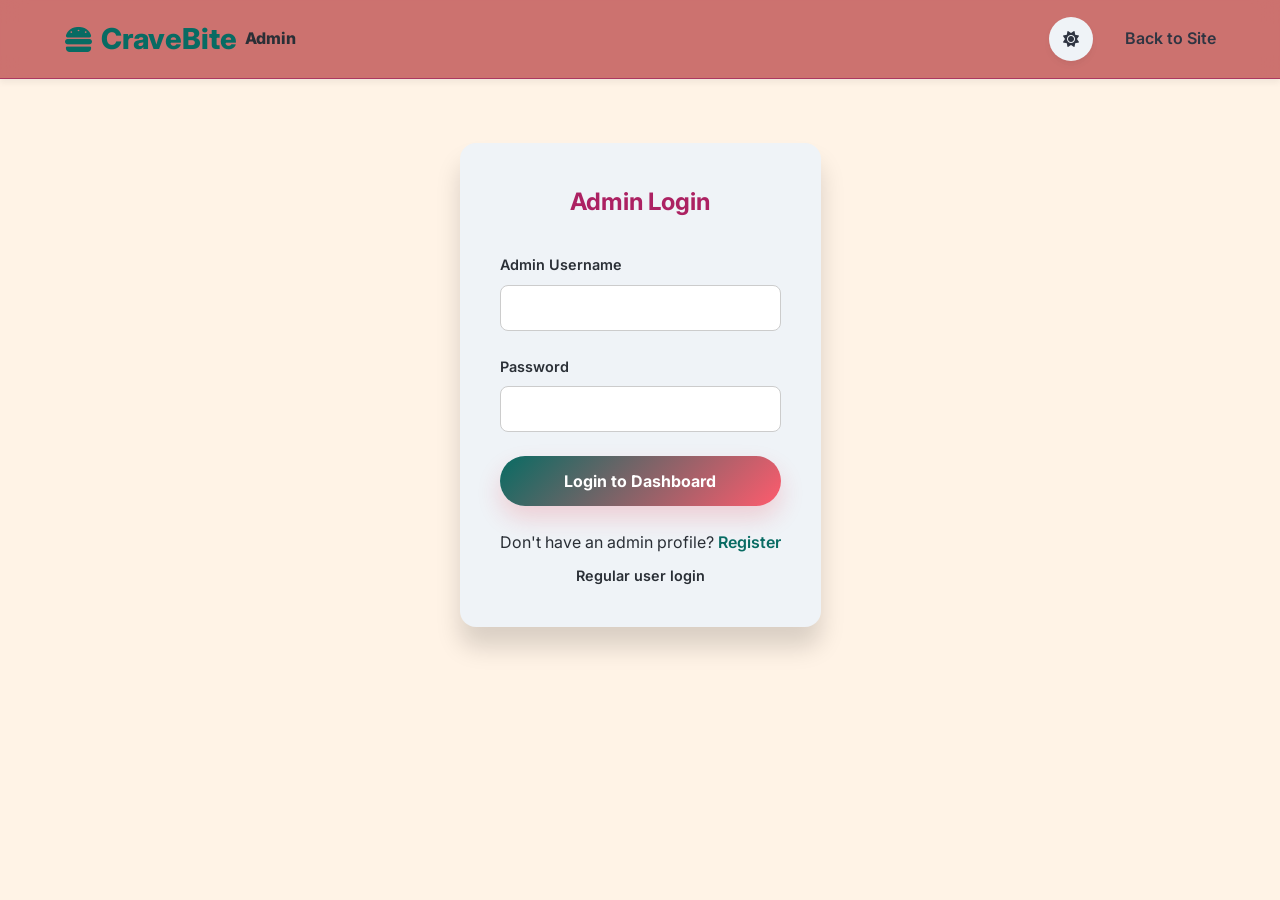
==== frontend/admin-login.html @ a2117556 "first commit" ====
<!DOCTYPE html>
<html lang="en">

<head>
    <meta charset="UTF-8">
    <meta name="viewport" content="width=device-width, initial-scale=1.0">
    <link rel="manifest" href="manifest.webmanifest">
    <meta name="theme-color" content="#ff6b35">
    <meta name="mobile-web-app-capable" content="yes">
    <meta name="apple-mobile-web-app-capable" content="yes">
    <meta name="apple-mobile-web-app-title" content="CraveBite">
    <link rel="apple-touch-icon" href="img/icon-192.png">
    <title>Admin Login - CraveBite</title>
    <link rel="preconnect" href="https://fonts.googleapis.com">
    <link rel="shortcut icon" type="jpg" href="img/Cravebite logo(new1) (2).png">
    <link rel="preconnect" href="https://fonts.gstatic.com" crossorigin>
    <link href="https://fonts.googleapis.com/css2?family=Inter:wght@400;600;700;800&display=swap" rel="stylesheet">
    <link rel="stylesheet" href="https://cdnjs.cloudflare.com/ajax/libs/font-awesome/6.4.0/css/all.min.css">
    <link rel="stylesheet" href="css/style.css">
    <style>
        .auth-container {
            max-width: 400px;
            margin: 4rem auto;
            background: var(--surface-color);
            padding: 2.5rem;
            border-radius: var(--border-radius);
            box-shadow: var(--shadow-lg);
            text-align: center;
        }

        .auth-container h2 {
            margin-bottom: 2rem;
            color: var(--secondary-color);
        }

        .form-group {
            margin-bottom: 1.5rem;
            text-align: left;
        }

        .form-group label {
            display: block;
            margin-bottom: 0.5rem;
            font-weight: 600;
        }

        .form-group input {
            width: 100%;
            padding: 0.75rem;
            border: 1px solid #ccc;
            border-radius: 8px;
            font-size: 1rem;
            transition: border-color 0.3s ease;
        }

        .form-group input:focus {
            outline: none;
            border-color: var(--primary-color);
        }

        .auth-link {
            margin-top: 1.5rem;
            display: block;
            color: var(--text-secondary);
        }

        .auth-link a {
            color: var(--primary-color);
            text-decoration: none;
            font-weight: 600;
        }
    </style>
</head>

<body>

    <header>
        <div class="container nav-container">
            <a href="index.html" class="logo">
                <i class="fa-solid fa-burger"></i> CraveBite <span
                    style="font-size: 1rem; color: var(--text-secondary);">Admin</span>
            </a>
            <nav>
                <ul>
                    <li>
                        <button id="theme-toggle" class="theme-btn" type="button" aria-label="Toggle theme">
                            <i class="fas fa-sun"></i>
                        </button>
                    </li>
                    <li><a href="index.html">Back to Site</a></li>
                </ul>
            </nav>
        </div>
    </header>

    <main class="container">
        <div class="auth-container animate-fade-in">
            <h2>Admin Login</h2>
            <form id="admin-login-form">
                <div class="form-group">
                    <label for="username">Admin Username</label>
                    <input type="text" id="username" required>
                </div>
                <div class="form-group">
                    <label for="password">Password</label>
                    <input type="password" id="password" required>
                </div>
                <button type="submit" class="btn" style="width: 100%;">Login to Dashboard</button>
            </form>
            <div class="auth-link">
                Don't have an admin profile? <a href="admin-register.html">Register</a>
            </div>
            <div class="auth-link" style="margin-top: 0.5rem; font-size: 0.9rem;">
                <a href="login.html" style="color: var(--text-secondary);">Regular user login</a>
            </div>
        </div>
    </main>

    <div class="toast-container" id="toast-container"></div>

    <script src="js/app.js"></script>
    <script>
        document.getElementById('admin-login-form').addEventListener('submit', (e) => {
            e.preventDefault();
            handleAdminLogin(document.getElementById('username').value, document.getElementById('password').value);
        });
    </script>
</body>

</html>
---- frontend/css/style.css ----
:root {
  --primary-color: #086b63;
  --primary-dark: #dd2c85;
  --secondary-color: #ac2162;
  --bg-color: #FFF3E6;
  --surface-color: #eff3f7;
  --text-primary: #2f3542;
  --text-secondary: #2a2f36;
  --glass-bg: rgba(189, 75, 75, 0.774);
  --glass-border: rgba(167, 48, 94, 0.884);
  --shadow-sm: 0 4px 6px rgba(0, 0, 0, 0.05);
  --shadow-md: 0 10px 15px rgba(0, 0, 0, 0.1);
  --shadow-lg: 0 20px 25px rgba(0, 0, 0, 0.15);
  --border-radius: 16px;
  --footer-bg: #65a570;
}

body.dark-theme {
  --primary-color: #f59e0b;
  --primary-dark: #d97706;
  --secondary-color: #e2e8f0;
  --bg-color: #0f172a;
  --surface-color: #111827;
  --text-primary: #f8fafc;
  --text-secondary: #cbd5e1;
  --glass-bg: rgba(15, 23, 42, 0.85);
  --glass-border: rgba(148, 163, 184, 0.18);
  --shadow-sm: 0 4px 6px rgba(0, 0, 0, 0.25);
  --shadow-md: 0 10px 15px rgba(0, 0, 0, 0.3);
  --shadow-lg: 0 20px 25px rgba(0, 0, 0, 0.35);
  --footer-bg: #17223bab;
}

* {
  box-sizing: border-box;
  margin: 0;
  padding: 0;
  font-family: 'Inter', -apple-system, BlinkMacSystemFont, 'Segoe UI', Roboto, Helvetica, Arial, sans-serif;
}

body {
  background-color: var(--bg-color);
  color: var(--text-primary);
  line-height: 1.6;
  min-height: 100vh;
  display: flex;
  flex-direction: column;
}

/* Header & Navigation */
header {
  background: var(--glass-bg);
  backdrop-filter: blur(12px);
  -webkit-backdrop-filter: blur(12px);
  border-bottom: 1px solid var(--glass-border);
  position: sticky;
  top: 0;
  z-index: 100;
  padding: 1rem 0;
  box-shadow: var(--shadow-sm);
}

.container {
  max-width: 1200px;
  margin: 0 auto;
  padding: 0 1.5rem;
}

.nav-container {
  display: flex;
  justify-content: space-between;
  align-items: center;
}

.logo {
  font-size: 1.8rem;
  font-weight: 800;
  color: var(--primary-color);
  text-decoration: none;
  display: flex;
  align-items: center;
  gap: 0.5rem;
}

.nav-left {
  display: flex;
  align-items: center;
  gap: 2rem;
}

.header-location {
  display: flex;
  align-items: center;
  gap: 0.5rem;
  font-size: 0.9rem;
  color: var(--text-secondary);
  background: rgba(233, 37, 53, 0.1);
  padding: 0.5rem 1rem;
  border-radius: 20px;
  cursor: pointer;
  transition: all 0.3s ease;
}

.header-location:hover {
  background: rgba(233, 37, 53, 0.2);
  color: var(--text-primary);
  transform: scale(1.05);
}

.header-location i {
  color: var(--primary-color);
}

.logo i {
  color: var(--primary-color);
}

nav ul {
  list-style: none;
  display: flex;
  gap: 2rem;
  align-items: center;
}

nav a {
  text-decoration: none;
  color: var(--text-primary);
  font-weight: 600;
  transition: color 0.3s ease;
  position: relative;
}

nav a:hover,
nav a.active {
  color: var(--primary-color);
  text-shadow: 0 0 8px rgba(233, 37, 53, 0.3);
}

nav a::after {
  content: '';
  position: absolute;
  bottom: -4px;
  left: 0;
  width: 0%;
  height: 2px;
  background-color: var(--primary-color);
  transition: width 0.3s ease;
}

nav a:hover::after,
nav a.active::after {
  width: 100%;
}

.cart-icon {
  position: relative;
  font-size: 1.2rem;
  padding: 0.5rem;
  background: var(--surface-color);
  border-radius: 50%;
  box-shadow: var(--shadow-sm);
  transition: transform 0.3s ease;
}

.cart-icon:hover {
  transform: translateY(-2px);
}

.cart-count {
  position: absolute;
  top: -5px;
  right: -5px;
  background-color: var(--primary-color);
  color: rgb(112, 85, 85);
  font-size: 0.75rem;
  font-weight: bold;
  height: 20px;
  width: 20px;
  display: flex;
  justify-content: center;
  align-items: center;
  border-radius: 50%;
}

.theme-btn {
  width: 44px;
  height: 44px;
  border-radius: 50%;
  border: none;
  background: var(--surface-color);
  color: var(--text-primary);
  cursor: pointer;
  display: inline-flex;
  align-items: center;
  justify-content: center;
  box-shadow: var(--shadow-sm);
  transition: transform 0.2s ease, background 0.3s ease, color 0.3s ease;
}

.theme-btn:hover {
  transform: translateY(-2px);
  background: var(--glass-bg);
}

.theme-btn i {
  font-size: 1rem;
}

/* Premium Hero Banner */
.hero-banner {
  background-image: url('../img/hero_banner_full.png');
  background-color: #f26b27;
  background-size: 100%;
  background-position: center;
  background-repeat: no-repeat;
  border-radius: 30px;
  display: flex;
  align-items: center;
  justify-content: flex-start;
  position: relative;
  padding: 5rem 4rem;
  min-height: 300px;
  margin-bottom: 5rem;
  box-shadow: 0 20px 40px rgba(242, 107, 39, 0.2);
  transition: transform 0.3s ease, box-shadow 0.3s ease;
}

.hero-banner:hover {
  transform: translateY(-8px) scale(1.02);
  box-shadow: 0 30px 60px rgba(242, 107, 39, 0.4);
}

.hero-content {
  flex: 1;
  max-width: 55%;
  z-index: 2;
  animation: slideInLeft 0.8s ease-out forwards;
}

.hero-title {
  font-size: 3rem;
  font-weight: 800;
  color: white;
  line-height: 1.1;
  margin-bottom: 1.5rem;
  text-shadow: 0 4px 10px rgba(0, 0, 0, 0.15);
  letter-spacing: -1px;
}

.hero-subtitle {
  font-size: 1.2rem;
  color: rgba(255, 255, 255, 0.95);
  margin-bottom: 2.5rem;
  line-height: 1.6;
  text-shadow: 0 2px 5px rgba(0, 0, 0, 0.1);
  max-width: 90%;
}

.btn-hero {
  background-color: white;
  color: #f26b27;
  padding: 1rem 2.5rem;
  font-size: 1.1rem;
  border-radius: 50px;
  box-shadow: 0 10px 20px rgba(0, 0, 0, 0.1);
  transition: all 0.3s cubic-bezier(0.175, 0.885, 0.32, 1.275);
  display: inline-block;
  text-decoration: none;
  font-weight: bold;
}

.btn-hero:hover {
  background-color: #fdfdfd;
  color: #e05a1f;
  transform: translateY(-6px) scale(1.1);
  box-shadow: 0 20px 30px rgba(0, 0, 0, 0.2);
}

/* Premium Search Container */
.search-container {
  display: flex;
  justify-content: center;
  margin-top: -6.9rem;
  /* Pull it up slightly to overlap banner */
  position: relative;
  z-index: 10;
  padding: 0 1rem;
}

.search-bar {
  display: flex;
  background: white;
  border-radius: 50px;
  padding: 0.5rem;
  box-shadow: 0 15px 35px rgba(0, 0, 0, 0.1);
  max-width: 650px;
  width: 100%;
  align-items: center;
  transition: transform 0.3s ease, box-shadow 0.3s ease;
  border: 1px solid rgba(0, 0, 0, 0.05);
}

.search-bar:hover,
.search-bar:focus-within {
  transform: translateY(-5px) scale(1.02);
  box-shadow: 0 25px 50px rgba(242, 107, 39, 0.2);
  border-color: rgba(242, 107, 39, 0.4);
}

.search-bar input {
  border: none;
  padding: 1rem 1.5rem;
  border-radius: 50px;
  outline: none;
  width: 100%;
  font-size: 1.1rem;
  color: var(--text-primary);
  background: transparent;
}

.btn-search {
  margin: 0;
  padding: 1rem 2.5rem;
  background-color: #f26b27;
  color: white;
  border-radius: 50px;
  box-shadow: 0 5px 15px rgba(242, 107, 39, 0.3);
  border: none;
  cursor: pointer;
  transition: all 0.3s ease;
}

.btn-search:hover {
  background-color: #e05a1f;
  box-shadow: 0 10px 25px rgba(242, 107, 39, 0.5);
  transform: translateY(-3px) scale(1.1);
}

@keyframes slideInLeft {
  from {
    opacity: 0;
    transform: translateX(-30px);
  }

  to {
    opacity: 1;
    transform: translateX(0);
  }
}

/* Ads Banner */
.ads-banner-section {
  padding: 0 1.5rem;
}

.ads-grid {
  display: grid;
  grid-template-columns: repeat(auto-fit, minmax(300px, 1fr));
  gap: 2rem;
}

.ad-card {
  border-radius: var(--border-radius);
  overflow: hidden;
  box-shadow: var(--shadow-md);
  transition: transform 0.4s ease, box-shadow 0.4s ease;
  position: relative;
  height: 200px;
}

.ad-card:hover {
  transform: translateY(-8px);
  box-shadow: var(--shadow-lg);
}

.ad-card img {
  width: 100%;
  height: 100%;
  object-fit: cover;
  transition: transform 0.5s ease;
}

.ad-card:hover img {
  transform: scale(1.05);
}

/* Main Content */
main {
  flex: 1;
}

.section-title {
  font-size: 2rem;
  font-weight: 700;
  margin-bottom: 2rem;
  text-align: center;
}

/* Food Grid */
.food-grid {
  display: grid;
  grid-template-columns: repeat(auto-fill, minmax(280px, 1fr));
  gap: 2rem;
  margin-bottom: 4rem;
}

.food-card {
  background: var(--surface-color);
  border-radius: var(--border-radius);
  overflow: hidden;
  box-shadow: var(--shadow-md);
  transition: transform 0.4s cubic-bezier(0.175, 0.885, 0.32, 1.275), box-shadow 0.4s ease;
  position: relative;
  display: flex;
  flex-direction: column;
}

.food-card:hover {
  transform: translateY(-12px) scale(1.01);
  box-shadow: 0 25px 35px rgba(0, 0, 0, 0.2);
}

.food-img-container {
  height: 200px;
  overflow: hidden;
  position: relative;
}

.food-img-container img {
  width: 100%;
  height: 100%;
  object-fit: cover;
  transition: transform 0.5s ease;
}

.food-card:hover .food-img-container img {
  transform: scale(1.1) rotate(1deg);
}

.food-price-tag {
  position: absolute;
  top: 1rem;
  right: 1rem;
  background: var(--glass-bg);
  backdrop-filter: blur(4px);
  padding: 0.5rem 1rem;
  border-radius: 30px;
  font-weight: 700;
  color: var(--primary-color);
  box-shadow: var(--shadow-sm);
  z-index: 10;
}

.food-info {
  padding: 1.5rem;
  flex: 1;
  display: flex;
  flex-direction: column;
}

.food-title {
  font-size: 1.25rem;
  font-weight: 700;
  margin-bottom: 0.5rem;
}

.food-rating {
  display: flex;
  align-items: center;
  gap: 0.5rem;
  margin-bottom: 0.9rem;
}

.rating-score {
  background: rgba(233, 37, 53, 0.12);
  color: var(--primary-color);
  font-weight: 700;
  padding: 0.25rem 0.65rem;
  border-radius: 999px;
  font-size: 0.9rem;
}

.rating-stars {
  display: flex;
  align-items: center;
  gap: 0.1rem;
  color: #ffb703;
  font-size: 0.9rem;
}

.rating-stars i.fa-regular {
  color: rgba(255, 183, 3, 0.4);
}

.food-desc {
  color: var(--text-secondary);
  font-size: 0.9rem;
  margin-bottom: 1.5rem;
  flex: 1;
}

.btn {
  display: inline-flex;
  align-items: center;
  justify-content: center;
  gap: 0.5rem;
  padding: 0.95rem 1.6rem;
  background: linear-gradient(135deg, var(--primary-color), #ff5b6d);
  color: white;
  border: none;
  border-radius: 32px;
  font-size: 1rem;
  font-weight: 700;
  cursor: pointer;
  transition: transform 0.25s ease, box-shadow 0.25s ease, background 0.25s ease;
  text-align: center;
  text-decoration: none;
  box-shadow: 0 12px 25px rgba(233, 37, 53, 0.18);
}

.btn:hover {
  background: linear-gradient(135deg, #ff3b4f, #d82f45);
  transform: translateY(-2px) scale(1.02);
  box-shadow: 0 18px 30px rgba(233, 37, 53, 0.25);
}

.btn-large {
  width: 100%;
  max-width: 100%;
  padding: 1.1rem 1.8rem;
  font-size: 1.05rem;
}

.btn-outline {
  background: transparent;
  color: var(--primary-color);
  border: 1px solid rgba(233, 37, 53, 0.35);
  box-shadow: none;
}

.btn-outline:hover {
  background: rgba(233, 37, 53, 0.08);
  color: var(--primary-dark);
  box-shadow: 0 12px 20px rgba(233, 37, 53, 0.12);
}

.address-actions {
  display: flex;
  flex-wrap: wrap;
  gap: 0.75rem;
  margin-bottom: 0.75rem;
}

.address-actions .btn {
  flex: 1 1 180px;
}

.btn-add {
  width: 100%;
  display: flex;
  justify-content: center;
  align-items: center;
  gap: 0.5rem;
}

/* Cart Styles */
.cart-container {
  background: var(--surface-color);
  border-radius: var(--border-radius);
  box-shadow: var(--shadow-md);
  padding: 2rem;
  margin-bottom: 4rem;
}

.cart-item {
  display: flex;
  align-items: center;
  padding: 1rem 0;
  border-bottom: 1px solid #eee;
  gap: 1.5rem;
}

.cart-item:last-child {
  border-bottom: none;
}

.cart-item-img {
  width: 80px;
  height: 80px;
  border-radius: 12px;
  object-fit: cover;
}

.cart-item-info {
  flex: 1;
}

.cart-item-title {
  font-weight: 600;
  font-size: 1.1rem;
  margin-bottom: 0.25rem;
}

.cart-item-price {
  color: var(--primary-color);
  font-weight: 700;
}

.cart-item-actions {
  display: flex;
  align-items: center;
  gap: 1rem;
}

.qty-btn {
  background: var(--bg-color);
  border: none;
  width: 32px;
  height: 32px;
  border-radius: 50%;
  font-weight: bold;
  cursor: pointer;
  transition: background 0.3s ease;
}

.qty-btn:hover {
  background: #dfe4ea;
  transform: scale(1.15);
}

.cart-item-qty {
  font-weight: 600;
  width: 20px;
  text-align: center;
}

.cart-item-remove {
  color: #ff4757;
  background: none;
  border: none;
  cursor: pointer;
  padding: 0.5rem;
  transition: transform 0.3s ease;
}

.cart-item-remove:hover {
  transform: scale(1.2) rotate(15deg);
  color: #c0392b;
}

/* Customer Orders */
.orders-page {
  padding-top: 3rem;
  padding-bottom: 4rem;
}

.orders-page-header {
  display: flex;
  justify-content: space-between;
  align-items: center;
  gap: 1.5rem;
  margin-bottom: 2rem;
}

.orders-page-header h1 {
  font-size: 2.4rem;
  line-height: 1.15;
  margin-bottom: 0.5rem;
  color: var(--text-primary);
}

.orders-page-header p {
  color: var(--text-secondary);
  max-width: 560px;
}

.customer-orders-list {
  display: flex;
  flex-direction: column;
  gap: 1.5rem;
}

.orders-empty-state {
  background: var(--surface-color);
  border: 1px solid var(--glass-border);
  border-radius: var(--border-radius);
  box-shadow: var(--shadow-md);
  padding: 3rem 2rem;
  text-align: center;
}

.orders-empty-state i {
  width: 72px;
  height: 72px;
  border-radius: 50%;
  display: inline-flex;
  align-items: center;
  justify-content: center;
  margin-bottom: 1.25rem;
  background: rgba(233, 37, 53, 0.1);
  color: var(--primary-color);
  font-size: 2rem;
}

.orders-empty-state h2 {
  margin-bottom: 0.5rem;
}

.orders-empty-state p {
  color: var(--text-secondary);
  margin-bottom: 1.5rem;
}

.customer-order-card {
  background: var(--surface-color);
  border: 1px solid var(--glass-border);
  border-radius: var(--border-radius);
  box-shadow: var(--shadow-md);
  padding: 1.5rem;
}

.customer-order-head {
  display: flex;
  justify-content: space-between;
  align-items: flex-start;
  gap: 1rem;
  padding-bottom: 1rem;
  border-bottom: 1px solid rgba(0, 0, 0, 0.08);
}

body.dark-theme .customer-order-head {
  border-bottom-color: rgba(255, 255, 255, 0.08);
}

.customer-order-head h2 {
  color: var(--primary-color);
  font-size: 1.25rem;
  margin-bottom: 0.25rem;
}

.customer-order-head p {
  color: var(--text-secondary);
  font-size: 0.9rem;
}

.order-status-badge {
  display: inline-flex;
  align-items: center;
  gap: 0.45rem;
  color: #fff;
  padding: 0.45rem 0.8rem;
  border-radius: 999px;
  font-size: 0.88rem;
  font-weight: 800;
  white-space: nowrap;
}

.order-status-summary {
  display: flex;
  justify-content: space-between;
  gap: 1rem;
  margin: 1.25rem 0;
  padding: 1rem;
  border-radius: 12px;
  background: rgba(233, 37, 53, 0.08);
  color: var(--text-primary);
}

.order-status-summary span {
  color: var(--text-secondary);
  font-weight: 700;
  white-space: nowrap;
}

.order-timeline {
  display: grid;
  grid-template-columns: repeat(4, minmax(0, 1fr));
  gap: 0.75rem;
  margin-bottom: 1.5rem;
}

.order-timeline.cancelled {
  grid-template-columns: minmax(0, 1fr);
}

.timeline-step {
  position: relative;
  display: flex;
  flex-direction: column;
  align-items: center;
  gap: 0.5rem;
  text-align: center;
  color: var(--text-secondary);
}

.timeline-step:not(:last-child)::after {
  content: '';
  position: absolute;
  top: 18px;
  left: calc(50% + 22px);
  width: calc(100% - 44px);
  height: 3px;
  background: rgba(47, 53, 66, 0.16);
}

.timeline-step.completed:not(:last-child)::after {
  background: var(--primary-color);
}

.timeline-step span {
  width: 38px;
  height: 38px;
  border-radius: 50%;
  display: inline-flex;
  align-items: center;
  justify-content: center;
  background: var(--bg-color);
  border: 2px solid rgba(47, 53, 66, 0.16);
  color: var(--text-secondary);
  z-index: 1;
}

.timeline-step.completed span {
  background: var(--primary-color);
  border-color: var(--primary-color);
  color: #fff;
}

.timeline-step p {
  font-size: 0.85rem;
  font-weight: 700;
}

.customer-order-details {
  display: grid;
  grid-template-columns: minmax(0, 1.35fr) minmax(260px, 0.65fr);
  gap: 1.5rem;
}

.customer-order-details h3 {
  font-size: 1rem;
  margin-bottom: 0.85rem;
}

.customer-order-items {
  display: flex;
  flex-direction: column;
  gap: 0.75rem;
}

.customer-order-item {
  display: grid;
  grid-template-columns: 56px minmax(0, 1fr) auto;
  align-items: center;
  gap: 0.85rem;
  padding: 0.75rem;
  border-radius: 12px;
  background: var(--bg-color);
}

.customer-order-item img {
  width: 56px;
  height: 56px;
  object-fit: cover;
  border-radius: 10px;
}

.customer-order-item p {
  margin-top: 0.15rem;
  color: var(--text-secondary);
  font-size: 0.9rem;
}

.customer-order-item span {
  font-weight: 800;
  color: var(--primary-color);
}

.customer-order-meta {
  background: var(--bg-color);
  border-radius: 12px;
  padding: 1rem;
}

.customer-order-meta p {
  margin-bottom: 0.65rem;
  color: var(--text-secondary);
  overflow-wrap: anywhere;
}

.cancel-order-btn {
  margin-top: 0.5rem;
  background: #dc3545;
  width: 100%;
  justify-content: center;
}

.checkout-grid {
  display: grid;
  gap: 1.5rem;
  margin-top: 2rem;
  align-items: start;
}

.cart-summary {
  margin-top: 0;
  padding: 2rem;
  border-radius: 30px;
  background: linear-gradient(180deg, rgba(255, 255, 255, 1), rgba(255, 239, 241, 0.95));
  box-shadow: 0 28px 60px rgba(233, 37, 53, 0.14);
  border: 1px solid rgba(233, 37, 53, 0.16);
  text-align: left;
}

.cart-total {
  font-size: 2rem;
  font-weight: 900;
  margin-bottom: 0.75rem;
}

.checkout-note {
  display: inline-flex;
  align-items: center;
  gap: 0.5rem;
  color: var(--text-secondary);
  margin-bottom: 1.5rem;
  font-size: 0.95rem;
}

.address-preview {
  margin-top: 1rem;
  border-radius: 20px;
  padding: 1.15rem 1.35rem;
  background: rgba(246, 75, 105, 0.12);
  border: 1px solid rgba(246, 75, 105, 0.2);
}

.address-preview span {
  display: inline-flex;
  align-items: center;
  gap: 0.5rem;
  font-weight: 700;
  color: var(--primary-color);
  margin-bottom: 0.5rem;
}

.address-preview p {
  margin: 0;
  color: #8a3a4d;
  line-height: 1.6;
  word-break: break-word;
}

.checkout-address {
  position: relative;
  background: linear-gradient(180deg, rgba(243, 241, 241, 0.98), rgba(255, 246, 247, 0.95));
  border: 1px solid rgba(233, 37, 53, 0.16);
  border-radius: 26px;
  padding: 2rem;
  box-shadow: 0 26px 60px rgba(233, 37, 53, 0.12);
  overflow: hidden;
}

.checkout-address::before {
  content: '';
  position: absolute;
  top: 0;
  left: 0;
  width: 100%;
  height: 6px;
  background: linear-gradient(90deg, rgba(246, 75, 105, 0.95), rgba(255, 161, 112, 0.95));
}

body.dark-theme .cart-summary {
  background: linear-gradient(180deg, rgba(15, 23, 42, 0.96), rgba(15, 23, 42, 0.9));
  border: 1px solid rgba(148, 163, 184, 0.2);
  box-shadow: 0 28px 70px rgba(0, 0, 0, 0.5);
}

body.dark-theme .checkout-address {
  background: linear-gradient(180deg, rgba(15, 23, 42, 0.96), rgba(22, 29, 49, 0.96));
  border: 1px solid rgba(148, 163, 184, 0.2);
  box-shadow: 0 24px 55px rgba(0, 0, 0, 0.45);
}

body.dark-theme .checkout-address::before {
  background: linear-gradient(90deg, rgba(245, 158, 11, 0.9), rgba(249, 115, 22, 0.9));
}

body.dark-theme .address-input {
  background: rgba(15, 23, 42, 0.94);
  color: var(--text-primary);
  border-color: rgba(148, 163, 184, 0.22);
  box-shadow: inset 0 4px 18px rgba(148, 163, 184, 0.12);
}

body.dark-theme .address-input::placeholder {
  color: rgba(226, 232, 240, 0.6);
}

body.dark-theme .address-preview {
  background: rgba(148, 163, 184, 0.08);
  border-color: rgba(148, 163, 184, 0.2);
}

body.dark-theme .address-preview p {
  color: var(--text-secondary);
}

body.dark-theme .address-preview span {
  color: var(--primary-color);
}

.checkout-address h3 {
  display: flex;
  align-items: center;
  gap: 0.75rem;
  font-size: 1.35rem;
  color: var(--primary-color);
}

.address-header {
  margin-bottom: 1rem;
}

.address-input {
  width: 100%;
  min-height: 140px;
  resize: vertical;
  border: 1px solid rgba(233, 37, 53, 0.18);
  border-radius: 20px;
  padding: 1.15rem;
  margin-bottom: 1rem;
  font-size: 0.95rem;
  color: var(--text-primary);
  background: rgba(255, 255, 255, 0.98);
  box-shadow: inset 0 4px 15px rgba(233, 37, 53, 0.06);
  transition: border-color 0.2s ease, box-shadow 0.2s ease, transform 0.2s ease;
}

.address-input:focus {
  outline: none;
  border-color: var(--primary-color);
  box-shadow: 0 0 0 4px rgba(233, 37, 53, 0.12);
  transform: translateY(-1px);
}

.address-save-btn {
  width: 100%;
  justify-content: center;
  margin-top: 0.5rem;
  background: linear-gradient(135deg, var(--primary-color), #ff7d60);
  border: none;
}

@media (min-width: 900px) {
  .checkout-grid {
    grid-template-columns: 1.35fr 0.95fr;
  }
}

.empty-cart {
  text-align: center;
  padding: 3rem;
  color: var(--text-secondary);
}

.empty-cart i {
  font-size: 4rem;
  color: #dfe4ea;
  margin-bottom: 1rem;
}

/* Footer */
footer {
  background-color: var(--footer-bg);
  color: var(--text-primary);
  padding: 3rem 0;
  text-align: center;
  margin-top: auto;
  border-top: 1px solid rgba(0, 0, 0, 0.08);
}

footer p {
  opacity: 0.8;
}

footer a {
  color: var(--primary-color);
  text-decoration: none;
  transition: color 0.3s ease;
}

footer a:hover {
  color: var(--primary-dark);
}

footer .footer-row {
  margin-top: 1rem;
  font-size: 0.9rem;
}

/* Animations */
@keyframes fadeIn {
  from {
    opacity: 0;
    transform: translateY(20px);
  }

  to {
    opacity: 1;
    transform: translateY(0);
  }
}

.animate-fade-in {
  animation: fadeIn 0.6s ease forwards;
}

/* Toast Notification */
.toast-container {
  position: fixed;
  bottom: 2rem;
  right: 2rem;
  z-index: 1000;
  display: flex;
  flex-direction: column;
  gap: 1rem;
}

.toast {
  background: var(--surface-color);
  color: var(--text-primary);
  padding: 1rem 1.5rem;
  border-radius: 12px;
  box-shadow: var(--shadow-lg);
  display: flex;
  align-items: center;
  gap: 1rem;
  transform: translateX(120%);
  transition: transform 0.3s cubic-bezier(0.175, 0.885, 0.32, 1.275);
}

.toast.show {
  transform: translateX(0);
}

.toast i {
  color: #2ed573;
  font-size: 1.2rem;
}

/* Dietary Filter */
.dietary-filter {
  display: flex;
  justify-content: center;
  gap: 1rem;
  margin-bottom: 2rem;
}

.filter-btn {
  padding: 0.6rem 1.5rem;
  border: 2px solid var(--primary-color);
  background-color: transparent;
  color: var(--text-primary);
  border-radius: 30px;
  font-weight: 600;
  cursor: pointer;
  transition: all 0.3s ease;
  display: flex;
  align-items: center;
  gap: 0.5rem;
}

.filter-btn:hover {
  background-color: rgba(233, 37, 53, 0.1);
  transform: translateY(-2px);
  box-shadow: 0 4px 8px rgba(0, 0, 0, 0.05);
}

.filter-btn.active {
  background-color: var(--primary-color);
  color: white;
}

.filter-btn.active i {
  color: white !important;
}



/* Mobile responsiveness */
@media (max-width: 768px) {
  header {
    flex-direction: column;
    text-align: center;
    padding: 1rem;
    gap: 0.5rem;
  }

  header h1 {
    font-size: 1rem;
  }

  header p {
    font-size: 0.75rem;
  }

  .lang-switch {
    margin-left: 0;
    justify-content: center;
  }

  .intro {
    margin: 2rem auto 1rem auto;
    padding: 0 0.5rem;
  }

  .intro h2 {
    font-size: 1.5rem;
  }

  .intro p {
    font-size: 0.875rem;
    margin-bottom: 1.5rem;
  }

  .feature-list {
    flex-direction: column;
    align-items: center;
    gap: 1rem;
    margin: 2rem auto;
  }

  .feature {
    width: 100%;
    max-width: 300px;
  }

  .how-it-works {
    margin: 2rem auto 1rem auto;
    padding: 1rem;
  }

  .how-it-works h3 {
    font-size: 1.25rem;
  }

  .steps {
    flex-direction: column;
    gap: 1rem;
  }

  .step {
    flex: none;
    width: 100%;
  }

  .stats {
    flex-direction: column;
    margin: 2rem auto;
  }

  .stat-block {
    width: 100%;
  }

  .ready-section {
    margin: 2rem auto 3rem auto;
    padding: 2rem 1rem;
  }

  .ready-section h2 {
    font-size: 1.25rem;
  }

  .btn-secondary {
    font-size: 1rem;
    padding: 0.75rem 1.5rem;
  }

  footer {
    font-size: 1rem;
  }

  .checkout-address {
    position: relative;
    background: linear-gradient(180deg, rgba(255, 255, 255, 0.98), rgba(255, 246, 247, 0.95));
    border: 1px solid rgba(233, 37, 53, 0.16);
    border-radius: 22px;
    padding: 1.75rem;
    margin-top: 1.5rem;
    box-shadow: 0 22px 40px rgba(233, 37, 53, 0.12);
    overflow: hidden;
  }

  .checkout-address::before {
    content: '';
    position: absolute;
    top: 0;
    left: 0;
    width: 100%;
    height: 5px;
    background: linear-gradient(90deg, rgba(246, 75, 105, 0.95), rgba(255, 161, 112, 0.95));
  }

  .checkout-address h3 {
    margin-bottom: 0.35rem;
    font-size: 1.25rem;
    color: var(--primary-color);
  }

  .address-subtext {
    color: var(--text-secondary);
    margin-bottom: 1rem;
    line-height: 1.5;
  }

  .address-input {
    width: 100%;
    min-height: 120px;
    resize: vertical;
    border: 1px solid rgba(233, 37, 53, 0.18);
    border-radius: 18px;
    padding: 1rem 1.15rem;
    margin-bottom: 1rem;
    font-size: 0.95rem;
    color: var(--text-primary);
    background: rgba(255, 255, 255, 0.98);
    box-shadow: inset 0 4px 18px rgba(233, 37, 53, 0.06);
    transition: border-color 0.2s ease, box-shadow 0.2s ease, transform 0.2s ease;
  }

  .address-input:focus {
    outline: none;
    border-color: var(--primary-color);
    box-shadow: 0 0 0 4px rgba(233, 37, 53, 0.12);
    transform: translateY(-1px);
  }

  .address-save-btn {
    display: inline-flex;
    align-items: center;
    justify-content: center;
    padding: 0.95rem 1.5rem;
    gap: 0.5rem;
    background: linear-gradient(135deg, var(--primary-color), #ff7d60);
    border: none;
  }

  /* Navigation */
  .nav-container {
    flex-direction: column;
    gap: 1rem;
  }

  .nav-left {
    width: 100%;
    justify-content: space-between;
  }

  nav ul {
    flex-wrap: wrap;
    justify-content: center;
    gap: 1rem;
  }

  /* Hero Banner */
  .hero-banner {
    padding: 3rem 1.5rem;
    min-height: 250px;
    background-size: cover;
    margin-bottom: 3rem;
  }

  .hero-content {
    max-width: 100%;
    text-align: center;
  }

  .hero-title {
    font-size: 2.2rem;
  }

  .hero-subtitle {
    font-size: 1rem;
    margin: 0 auto 1.5rem auto;
  }

  /* Search Container */
  .search-container {
    margin-top: -3rem;
  }

  .search-bar {
    flex-direction: column;
    border-radius: 20px;
    padding: 1rem;
  }

  .search-bar input {
    padding: 0.5rem;
    text-align: center;
  }

  .btn-search {
    width: 100%;
    margin-top: 0.5rem;
    border-radius: 12px;
  }

  /* Admin Layout */
  .admin-container {
    grid-template-columns: 1fr;
  }

  /* Auth Container */
  .auth-container {
    margin: 2rem auto;
    padding: 1.5rem;
    max-width: 90%;
  }

  /* Dietary Filter */
  .dietary-filter {
    flex-wrap: wrap;
  }

  .filter-btn {
    flex: 1 1 auto;
    justify-content: center;
  }

  /* Cart Layout */
  .cart-item {
    flex-direction: column;
    text-align: center;
  }

  .cart-item-img {
    width: 100px;
    height: 100px;
    margin-bottom: 0.5rem;
  }

  .cart-item-actions {
    margin-top: 0.5rem;
    justify-content: center;
  }
}

a,
button,
.btn,
.header-location,
.cart-item-remove,
.qty-btn,
.filter-btn,
.cart-icon,
select,
input[type="submit"],
input[type="button"],
input[type="radio"],
input[type="checkbox"],
.theme-btn {
  cursor: pointer;
}

/* Payment Modal */
.modal-overlay {
  position: fixed;
  top: 0;
  left: 0;
  width: 100%;
  height: 100%;
  background: rgba(0, 0, 0, 0.6);
  backdrop-filter: blur(5px);
  -webkit-backdrop-filter: blur(5px);
  display: flex;
  align-items: center;
  justify-content: center;
  z-index: 1000;
  padding: 1rem;
}

.payment-modal-content {
  background: var(--surface-color);
  width: 100%;
  max-width: 500px;
  border-radius: 24px;
  box-shadow: 0 25px 50px rgba(0, 0, 0, 0.3);
  overflow: hidden;
  border: 1px solid var(--glass-border);
  display: flex;
  flex-direction: column;
}

body.dark-theme .payment-modal-content {
  background: var(--bg-color);
  box-shadow: 0 25px 50px rgba(0, 0, 0, 0.6);
}

.payment-header {
  padding: 1.5rem;
  border-bottom: 1px solid rgba(0, 0, 0, 0.05);
  display: flex;
  justify-content: space-between;
  align-items: center;
  background: var(--glass-bg);
}

body.dark-theme .payment-header {
  border-bottom-color: rgba(255, 255, 255, 0.05);
}

.payment-header h3 {
  margin: 0;
  font-size: 1.4rem;
  color: var(--text-primary);
  display: flex;
  align-items: center;
  gap: 0.5rem;
}

.close-modal {
  background: transparent;
  border: none;
  font-size: 1.2rem;
  color: var(--text-secondary);
  cursor: pointer;
  transition: color 0.3s ease;
  padding: 0.5rem;
}

.close-modal:hover {
  color: var(--primary-color);
}

.payment-body {
  padding: 1.5rem;
  max-height: 70vh;
  overflow-y: auto;
}

.payment-methods {
  display: flex;
  flex-direction: column;
  gap: 0.75rem;
  margin-bottom: 1.5rem;
}

.payment-method {
  display: flex;
  align-items: center;
  gap: 1rem;
  padding: 1rem;
  border: 2px solid transparent;
  border-radius: 12px;
  background: var(--bg-color);
  cursor: pointer;
  transition: all 0.3s ease;
  font-weight: 600;
  box-shadow: var(--shadow-sm);
}

body.dark-theme .payment-method {
  background: var(--surface-color);
}

.payment-method:hover {
  transform: translateY(-2px);
  box-shadow: var(--shadow-md);
}

.payment-method.selected {
  border-color: var(--primary-color);
  background: rgba(233, 37, 53, 0.05);
}

body.dark-theme .payment-method.selected {
  background: rgba(245, 158, 11, 0.1);
}

.payment-method input[type="radio"] {
  accent-color: var(--primary-color);
  transform: scale(1.2);
}

.payment-method i {
  font-size: 1.5rem;
  color: var(--primary-color);
  width: 30px;
  text-align: center;
}

.payment-details {
  display: none;
  animation: fadeIn 0.3s ease;
  background: var(--bg-color);
  padding: 1.5rem;
  border-radius: 16px;
  border: 1px solid rgba(0, 0, 0, 0.05);
}

body.dark-theme .payment-details {
  background: var(--surface-color);
  border-color: rgba(255, 255, 255, 0.05);
}

.payment-details.active {
  display: block;
}

.form-group {
  margin-bottom: 1.25rem;
}

.form-group:last-child {
  margin-bottom: 0;
}

.form-group label {
  display: block;
  font-size: 0.9rem;
  font-weight: 600;
  margin-bottom: 0.5rem;
  color: var(--text-secondary);
}

.form-control {
  width: 100%;
  padding: 0.75rem 1rem;
  border: 1px solid rgba(0, 0, 0, 0.1);
  border-radius: 10px;
  font-size: 1rem;
  background: var(--surface-color);
  color: var(--text-primary);
  transition: all 0.3s ease;
}

body.dark-theme .form-control {
  background: var(--bg-color);
  border-color: rgba(255, 255, 255, 0.1);
}

.form-control:focus {
  outline: none;
  border-color: var(--primary-color);
  box-shadow: 0 0 0 3px rgba(233, 37, 53, 0.1);
}

body.dark-theme .form-control:focus {
  box-shadow: 0 0 0 3px rgba(245, 158, 11, 0.2);
}

.form-row {
  display: flex;
  gap: 1rem;
}

.payment-footer {
  padding: 1.5rem;
  border-top: 1px solid rgba(0, 0, 0, 0.05);
  background: var(--glass-bg);
}

body.dark-theme .payment-footer {
  border-top-color: rgba(255, 255, 255, 0.05);
}

@keyframes fadeIn {
  from {
    opacity: 0;
    transform: translateY(10px);
  }

  to {
    opacity: 1;
    transform: translateY(0);
  }
}

@media (max-width: 768px) {
  body {
    overflow-x: hidden;
  }

  .container {
    width: 100%;
    padding-left: 1rem;
    padding-right: 1rem;
  }

  header {
    padding: 0.75rem 0;
  }

  .nav-container {
    align-items: stretch;
  }

  .nav-left {
    flex-direction: column;
    gap: 0.75rem;
    justify-content: center;
  }

  .logo {
    justify-content: center;
    font-size: 1.45rem;
    line-height: 1.2;
  }

  .header-location {
    justify-content: center;
    width: 100%;
    border-radius: 12px;
  }

  nav ul {
    width: 100%;
    gap: 0.75rem;
  }

  nav li {
    display: flex;
    align-items: center;
  }

  nav a {
    font-size: 0.95rem;
  }

  .hero-banner-section {
    margin-bottom: 2rem !important;
  }

  .hero-banner {
    min-height: 360px;
    border-radius: 18px;
    background-size: cover;
    background-position: center;
  }

  .hero-title {
    font-size: 2rem;
    line-height: 1.12;
  }

  .food-grid {
    grid-template-columns: minmax(0, 1fr);
    gap: 1.25rem;
  }

  .food-img-container {
    height: 190px;
  }

  .admin-container {
    grid-template-columns: 1fr !important;
    gap: 1rem !important;
    margin-top: 1rem !important;
  }

  .admin-sidebar,
  .admin-content,
  .auth-container {
    padding: 1.25rem !important;
    border-radius: 12px !important;
  }

  .auth-container {
    width: 100% !important;
    max-width: 420px !important;
    margin: 2rem auto !important;
  }

  .admin-sidebar ul {
    display: flex;
    gap: 0.75rem;
    overflow-x: auto;
    padding-bottom: 0.25rem;
  }

  .admin-sidebar li {
    flex: 0 0 auto;
    margin-bottom: 0 !important;
  }

  .admin-sidebar a {
    white-space: nowrap;
  }

  .admin-content > div:first-child {
    flex-direction: column !important;
    align-items: stretch !important;
    gap: 1rem;
  }

  .admin-content > div:first-child .btn {
    width: 100%;
    justify-content: center;
  }

  .orders-page-header {
    flex-direction: column;
    align-items: stretch;
  }

  .orders-page-header .btn {
    justify-content: center;
  }

  .customer-order-head,
  .order-status-summary {
    flex-direction: column;
  }

  .order-status-summary span {
    white-space: normal;
  }

  .order-timeline {
    grid-template-columns: repeat(2, minmax(0, 1fr));
    row-gap: 1rem;
  }

  .timeline-step::after {
    display: none;
  }

  .customer-order-details {
    grid-template-columns: 1fr;
  }

  .form-row {
    flex-direction: column;
    gap: 0.75rem;
  }

  .payment-modal-content {
    max-height: calc(100vh - 2rem);
  }
}

@media (max-width: 420px) {
  .container {
    padding-left: 0.75rem;
    padding-right: 0.75rem;
  }

  .logo {
    font-size: 1.25rem;
  }

  nav ul {
    gap: 0.5rem;
  }

  nav a {
    font-size: 0.85rem;
  }

  .theme-btn {
    width: 40px;
    height: 40px;
  }

  .hero-banner {
    min-height: 330px;
    padding: 2rem 1rem;
  }

  .hero-title {
    font-size: 1.75rem;
  }

  .section-title {
    font-size: 1.6rem;
  }

  .food-info {
    padding: 1.15rem;
  }

  .food-title {
    font-size: 1.1rem;
  }

  .cart-item {
    padding: 1rem;
  }

  .orders-page {
    padding-top: 2rem;
  }

  .orders-page-header h1 {
    font-size: 1.8rem;
  }

  .customer-order-card {
    padding: 1rem;
  }

  .customer-order-item {
    grid-template-columns: 48px minmax(0, 1fr);
  }

  .customer-order-item img {
    width: 48px;
    height: 48px;
  }

  .customer-order-item span {
    grid-column: 2;
  }

  .payment-header,
  .payment-body,
  .payment-footer {
    padding: 1rem;
  }
}
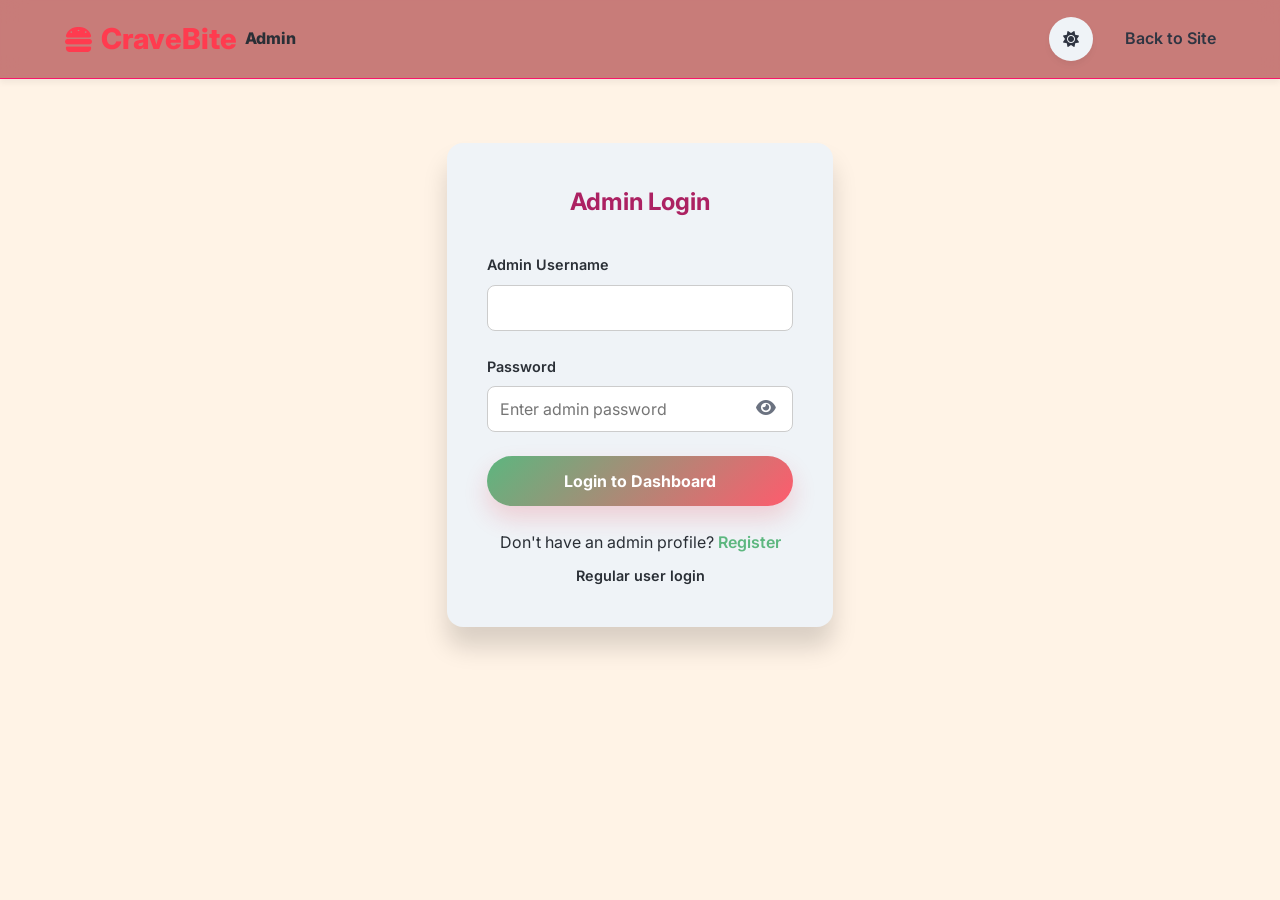
==== commit aac7f9fd: "feat: implement admin and user authentication pages with associated styles and logic" ====
--- a/frontend/admin-login.html
+++ b/frontend/admin-login.html
@@ -103,7 +103,12 @@
                 </div>
                 <div class="form-group">
                     <label for="password">Password</label>
-                    <input type="password" id="password" required>
+                    <div class="password-toggle-wrapper" style="position: relative; width: 100%; display: block;">
+                        <input type="password" id="password" placeholder="Enter admin password" required autocomplete="current-password" style="width: 100%; padding-right: 2.75rem !important;">
+                        <button type="button" class="password-toggle-btn" onclick="window.togglePasswordVisibility(this, event)" aria-label="Show password" title="Show password" style="position: absolute; right: 0.75rem; top: 50%; transform: translateY(-50%); background: transparent; border: none; color: #6b7280; cursor: pointer; font-size: 1.1rem; padding: 0.3rem; display: flex; align-items: center; justify-content: center; z-index: 10;">
+                            <i class="fa-solid fa-eye" style="pointer-events: none;"></i>
+                        </button>
+                    </div>
                 </div>
                 <button type="submit" class="btn" style="width: 100%;">Login to Dashboard</button>
             </form>
--- a/frontend/css/style.css
+++ b/frontend/css/style.css
@@ -1,18 +1,18 @@
 :root {
-  --primary-color: #086b63;
+  --primary-color: #55b379f3;
   --primary-dark: #dd2c85;
   --secondary-color: #ac2162;
   --bg-color: #FFF3E6;
   --surface-color: #eff3f7;
   --text-primary: #2f3542;
   --text-secondary: #2a2f36;
-  --glass-bg: rgba(189, 75, 75, 0.774);
-  --glass-border: rgba(167, 48, 94, 0.884);
+  --glass-bg: rgba(184, 89, 89, 0.774);
+  --glass-border: rgba(253, 9, 102, 0.884);
   --shadow-sm: 0 4px 6px rgba(0, 0, 0, 0.05);
   --shadow-md: 0 10px 15px rgba(0, 0, 0, 0.1);
   --shadow-lg: 0 20px 25px rgba(0, 0, 0, 0.15);
   --border-radius: 16px;
-  --footer-bg: #65a570;
+  --footer-bg: #d3d621c2;
 }
 
 body.dark-theme {
@@ -22,7 +22,7 @@
   --bg-color: #0f172a;
   --surface-color: #111827;
   --text-primary: #f8fafc;
-  --text-secondary: #cbd5e1;
+  --text-secondary: #f5f8fd;
   --glass-bg: rgba(15, 23, 42, 0.85);
   --glass-border: rgba(148, 163, 184, 0.18);
   --shadow-sm: 0 4px 6px rgba(0, 0, 0, 0.25);
@@ -75,7 +75,7 @@
 .logo {
   font-size: 1.8rem;
   font-weight: 800;
-  color: var(--primary-color);
+  color: #ff3b4f;
   text-decoration: none;
   display: flex;
   align-items: center;
@@ -93,8 +93,8 @@
   align-items: center;
   gap: 0.5rem;
   font-size: 0.9rem;
-  color: var(--text-secondary);
-  background: rgba(233, 37, 53, 0.1);
+  color: var(--bg-color);
+  background: var(--text-secondary);
   padding: 0.5rem 1rem;
   border-radius: 20px;
   cursor: pointer;
@@ -102,8 +102,8 @@
 }
 
 .header-location:hover {
-  background: rgba(233, 37, 53, 0.2);
-  color: var(--text-primary);
+  background: var(--text-primary);
+  color: var(--bg-color);
   transform: scale(1.05);
 }
 
@@ -112,7 +112,7 @@
 }
 
 .logo i {
-  color: var(--primary-color);
+  color: #ff3b4f;
 }
 
 nav ul {
@@ -208,9 +208,9 @@
 
 /* Premium Hero Banner */
 .hero-banner {
-  background-image: url('../img/hero_banner_full.png');
+  background-image: url('../img/WhatsApp Image 2026-05-10 at 14.26.19.jpeg');
   background-color: #f26b27;
-  background-size: 100%;
+  background-size: cover;
   background-position: center;
   background-repeat: no-repeat;
   border-radius: 30px;
@@ -280,7 +280,7 @@
 .search-container {
   display: flex;
   justify-content: center;
-  margin-top: -6.9rem;
+  margin-top: -2.5rem;
   /* Pull it up slightly to overlap banner */
   position: relative;
   z-index: 10;
@@ -314,7 +314,7 @@
   outline: none;
   width: 100%;
   font-size: 1.1rem;
-  color: var(--text-primary);
+  color: #050101;
   background: transparent;
 }
 
@@ -1680,6 +1680,75 @@
   }
 }
 
+/* Restaurant Info Section */
+.restaurant-info-section {
+  padding: 4rem 0;
+  border-top: 1px solid rgba(0, 0, 0, 0.05);
+  margin-top: 2rem;
+}
+
+body.dark-theme .restaurant-info-section {
+  border-top-color: rgba(255, 255, 255, 0.05);
+}
+
+.info-grid {
+  display: grid;
+  grid-template-columns: repeat(auto-fit, minmax(280px, 1fr));
+  gap: 2rem;
+  margin-top: 2.5rem;
+}
+
+.info-card {
+  background: var(--surface-color);
+  padding: 2.5rem 1.5rem;
+  border-radius: var(--border-radius);
+  text-align: center;
+  box-shadow: var(--shadow-sm);
+  transition: transform 0.3s ease, box-shadow 0.3s ease;
+  display: flex;
+  flex-direction: column;
+  align-items: center;
+  gap: 1rem;
+}
+
+.info-card:hover {
+  transform: translateY(-5px);
+  box-shadow: var(--shadow-md);
+}
+
+.info-icon {
+  width: 70px;
+  height: 70px;
+  background: rgba(242, 107, 39, 0.1);
+  color: var(--primary-color);
+  border-radius: 50%;
+  display: flex;
+  justify-content: center;
+  align-items: center;
+  font-size: 1.8rem;
+  margin-bottom: 0.5rem;
+  transition: transform 0.3s ease, background 0.3s ease;
+}
+
+.info-card:hover .info-icon {
+  background: var(--primary-color);
+  color: white;
+  transform: scale(1.1) rotate(5deg);
+}
+
+.info-card h3 {
+  font-size: 1.3rem;
+  color: var(--text-primary);
+  margin: 0;
+}
+
+.info-card p {
+  color: var(--text-secondary);
+  font-size: 0.95rem;
+  line-height: 1.6;
+  margin: 0;
+}
+
 @media (max-width: 768px) {
   body {
     overflow-x: hidden;
@@ -1740,11 +1809,26 @@
     border-radius: 18px;
     background-size: cover;
     background-position: center;
+    padding: 3rem 1.5rem;
+    justify-content: center;
+    text-align: center;
+  }
+
+  .hero-content {
+    max-width: 100%;
+    display: flex;
+    flex-direction: column;
+    align-items: center;
   }
 
   .hero-title {
-    font-size: 2rem;
-    line-height: 1.12;
+    font-size: 2.2rem;
+    line-height: 1.15;
+  }
+
+  .hero-subtitle {
+    font-size: 1.1rem;
+    margin-bottom: 2rem;
   }
 
   .food-grid {
@@ -1791,13 +1875,13 @@
     white-space: nowrap;
   }
 
-  .admin-content > div:first-child {
+  .admin-content>div:first-child {
     flex-direction: column !important;
     align-items: stretch !important;
     gap: 1rem;
   }
 
-  .admin-content > div:first-child .btn {
+  .admin-content>div:first-child .btn {
     width: 100%;
     justify-content: center;
   }
@@ -1875,6 +1959,11 @@
     font-size: 1.75rem;
   }
 
+  .hero-subtitle {
+    font-size: 1rem;
+    margin-bottom: 1.5rem;
+  }
+
   .section-title {
     font-size: 1.6rem;
   }
@@ -1922,3 +2011,716 @@
     padding: 1rem;
   }
 }
+
+/* Coins Section */
+.coins-section {
+  background: rgba(255, 193, 7, 0.1);
+  border: 1px solid rgba(255, 193, 7, 0.3);
+  border-radius: 12px;
+  padding: 1rem;
+  margin-bottom: 1rem;
+}
+
+.coins-info {
+  display: flex;
+  align-items: center;
+  gap: 0.5rem;
+  font-weight: 600;
+  color: #f59e0b;
+  margin-bottom: 0.75rem;
+}
+
+.coins-redeem {
+  display: flex;
+  align-items: center;
+  gap: 0.75rem;
+  flex-wrap: wrap;
+}
+
+.coins-redeem label {
+  font-weight: 600;
+  color: var(--text-primary);
+}
+
+.coins-redeem input {
+  width: 80px;
+  padding: 0.5rem;
+  border: 1px solid rgba(0, 0, 0, 0.1);
+  border-radius: 8px;
+  text-align: center;
+  font-weight: 600;
+}
+
+.coins-value {
+  font-weight: 700;
+  color: #dc3545;
+}
+
+
+
+/* ==========================================================================
+   USER PROFILE PAGE STYLES
+   ========================================================================== */
+
+.profile-page-wrapper {
+  padding-top: 2rem;
+  padding-bottom: 4rem;
+}
+
+/* Profile Hero Header */
+.profile-hero-card {
+  background: var(--surface-color);
+  border: 1px solid var(--glass-border);
+  border-radius: var(--border-radius);
+  padding: 2rem;
+  margin-bottom: 2rem;
+  box-shadow: var(--shadow-md);
+  position: relative;
+  overflow: hidden;
+  display: flex;
+  flex-direction: column;
+  gap: 1.5rem;
+  background: linear-gradient(135deg, var(--surface-color) 0%, rgba(255, 107, 53, 0.05) 100%);
+}
+
+.profile-hero-top {
+  display: flex;
+  align-items: center;
+  gap: 1.5rem;
+  flex-wrap: wrap;
+}
+
+.profile-avatar-wrapper {
+  position: relative;
+  width: 110px;
+  height: 110px;
+  border-radius: 50%;
+  border: 4px solid var(--primary-color);
+  box-shadow: var(--shadow-md);
+  background: var(--surface-color);
+  flex-shrink: 0;
+}
+
+.profile-avatar-img {
+  width: 100%;
+  height: 100%;
+  border-radius: 50%;
+  object-fit: cover;
+}
+
+.avatar-edit-btn {
+  position: absolute;
+  bottom: 0;
+  right: 0;
+  width: 36px;
+  height: 36px;
+  border-radius: 50%;
+  background: var(--primary-color);
+  color: #fff;
+  border: 2px solid var(--surface-color);
+  display: flex;
+  align-items: center;
+  justify-content: center;
+  cursor: pointer;
+  transition: transform 0.2s ease, background-color 0.2s ease;
+}
+
+.avatar-edit-btn:hover {
+  transform: scale(1.1);
+  background: var(--primary-dark);
+}
+
+.profile-identity {
+  flex: 1;
+  min-width: 240px;
+}
+
+.profile-username-heading {
+  font-size: 1.8rem;
+  font-weight: 800;
+  color: var(--text-primary);
+  display: flex;
+  align-items: center;
+  gap: 0.75rem;
+  flex-wrap: wrap;
+}
+
+.user-badge {
+  font-size: 0.8rem;
+  padding: 0.35rem 0.8rem;
+  border-radius: 20px;
+  font-weight: 700;
+  text-transform: uppercase;
+  letter-spacing: 0.5px;
+}
+
+.user-badge.gold {
+  background: linear-gradient(135deg, #f59e0b, #d97706);
+  color: #ffffff;
+}
+
+.user-badge.admin {
+  background: linear-gradient(135deg, #ef4444, #b91c1c);
+  color: #ffffff;
+}
+
+.profile-email-text {
+  color: var(--text-secondary);
+  font-size: 0.95rem;
+  margin-top: 0.25rem;
+  display: flex;
+  align-items: center;
+  gap: 0.5rem;
+}
+
+.profile-joined-text {
+  color: #888;
+  font-size: 0.85rem;
+  margin-top: 0.4rem;
+}
+
+/* Stat Cards */
+.profile-stats-grid {
+  display: grid;
+  grid-template-columns: repeat(auto-fit, minmax(200px, 1fr));
+  gap: 1rem;
+  width: 100%;
+}
+
+.profile-stat-card {
+  background: var(--surface-color);
+  border: 1px solid var(--glass-border);
+  border-radius: 12px;
+  padding: 1.25rem;
+  display: flex;
+  align-items: center;
+  gap: 1rem;
+  box-shadow: var(--shadow-sm);
+  transition: transform 0.2s ease, box-shadow 0.2s ease;
+}
+
+.profile-stat-card:hover {
+  transform: translateY(-3px);
+  box-shadow: var(--shadow-md);
+}
+
+.stat-icon-wrapper {
+  width: 48px;
+  height: 48px;
+  border-radius: 12px;
+  display: flex;
+  align-items: center;
+  justify-content: center;
+  font-size: 1.3rem;
+  flex-shrink: 0;
+}
+
+.stat-icon-wrapper.orders {
+  background: rgba(255, 107, 53, 0.15);
+  color: #ff6b35;
+}
+
+.stat-icon-wrapper.spent {
+  background: rgba(16, 185, 129, 0.15);
+  color: #10b981;
+}
+
+.stat-icon-wrapper.addresses {
+  background: rgba(59, 130, 246, 0.15);
+  color: #3b82f6;
+}
+
+.stat-icon-wrapper.member {
+  background: rgba(168, 85, 247, 0.15);
+  color: #a855f7;
+}
+
+.stat-value {
+  font-size: 1.4rem;
+  font-weight: 800;
+  color: var(--text-primary);
+  line-height: 1.2;
+}
+
+.stat-label {
+  font-size: 0.85rem;
+  color: var(--text-secondary);
+}
+
+/* Tabs Navigation */
+.profile-nav-tabs {
+  display: flex;
+  gap: 0.75rem;
+  border-bottom: 2px solid var(--glass-border);
+  margin-bottom: 2rem;
+  overflow-x: auto;
+  padding-bottom: 0.5rem;
+  scrollbar-width: thin;
+}
+
+.profile-tab-btn {
+  padding: 0.75rem 1.4rem;
+  border: none;
+  background: transparent;
+  color: var(--text-secondary);
+  font-size: 0.95rem;
+  font-weight: 600;
+  cursor: pointer;
+  border-radius: 10px;
+  display: flex;
+  align-items: center;
+  gap: 0.6rem;
+  white-space: nowrap;
+  transition: all 0.2s ease;
+}
+
+.profile-tab-btn:hover {
+  background: rgba(255, 107, 53, 0.1);
+  color: var(--primary-color);
+}
+
+.profile-tab-btn.active {
+  background: var(--primary-color);
+  color: #ffffff;
+  box-shadow: 0 4px 12px rgba(255, 107, 53, 0.3);
+}
+
+/* Tab Content Panes */
+.profile-tab-pane {
+  display: none;
+  animation: fadeIn 0.3s ease-in-out;
+}
+
+.profile-tab-pane.active {
+  display: block;
+}
+
+@keyframes fadeIn {
+  from {
+    opacity: 0;
+    transform: translateY(8px);
+  }
+
+  to {
+    opacity: 1;
+    transform: translateY(0);
+  }
+}
+
+/* Cards & Sections in Tab Panes */
+.profile-section-card {
+  background: var(--surface-color);
+  border: 1px solid var(--glass-border);
+  border-radius: var(--border-radius);
+  padding: 2rem;
+  box-shadow: var(--shadow-sm);
+  margin-bottom: 2rem;
+}
+
+.section-card-title {
+  font-size: 1.3rem;
+  font-weight: 700;
+  color: var(--text-primary);
+  margin-bottom: 1.5rem;
+  display: flex;
+  align-items: center;
+  justify-content: space-between;
+  gap: 0.5rem;
+}
+
+/* Forms */
+.profile-form-grid {
+  display: grid;
+  grid-template-columns: repeat(auto-fit, minmax(280px, 1fr));
+  gap: 1.5rem;
+}
+
+.form-group-full {
+  grid-column: 1 / -1;
+}
+
+.profile-form-group {
+  display: flex;
+  flex-direction: column;
+  gap: 0.5rem;
+}
+
+.profile-form-group label {
+  font-weight: 600;
+  font-size: 0.9rem;
+  color: var(--text-primary);
+}
+
+.profile-form-group input,
+.profile-form-group textarea {
+  padding: 0.8rem 1rem;
+  border-radius: 10px;
+  border: 1px solid var(--glass-border);
+  background: var(--bg-color);
+  color: var(--text-primary);
+  font-size: 0.95rem;
+  transition: border-color 0.2s ease, box-shadow 0.2s ease;
+}
+
+.profile-form-group input:focus,
+.profile-form-group textarea:focus {
+  outline: none;
+  border-color: var(--primary-color);
+  box-shadow: 0 0 0 3px rgba(255, 107, 53, 0.2);
+}
+
+.profile-form-group input[readonly] {
+  opacity: 0.7;
+  cursor: not-allowed;
+  background: rgba(0, 0, 0, 0.05);
+}
+
+.form-action-row {
+  margin-top: 1.5rem;
+  display: flex;
+  justify-content: flex-end;
+  gap: 1rem;
+}
+
+.btn-profile-save {
+  padding: 0.75rem 1.8rem;
+  border-radius: 10px;
+  font-weight: 700;
+  background: var(--primary-color);
+  color: #fff;
+  border: none;
+  cursor: pointer;
+  display: flex;
+  align-items: center;
+  gap: 0.5rem;
+  transition: transform 0.2s ease, background-color 0.2s ease;
+}
+
+.btn-profile-save:hover {
+  background: var(--primary-dark);
+  transform: translateY(-2px);
+}
+
+/* Address Cards */
+.addresses-grid {
+  display: grid;
+  grid-template-columns: repeat(auto-fit, minmax(300px, 1fr));
+  gap: 1.25rem;
+  margin-top: 1rem;
+}
+
+.address-card {
+  background: var(--bg-color);
+  border: 1px solid var(--glass-border);
+  border-radius: 12px;
+  padding: 1.25rem;
+  position: relative;
+  display: flex;
+  flex-direction: column;
+  justify-content: space-between;
+  gap: 1rem;
+}
+
+.address-card.default-address {
+  border: 2px solid var(--primary-color);
+  background: rgba(255, 107, 53, 0.03);
+}
+
+.address-card-header {
+  display: flex;
+  justify-content: space-between;
+  align-items: center;
+}
+
+.address-type-tag {
+  font-size: 0.8rem;
+  font-weight: 700;
+  padding: 0.25rem 0.6rem;
+  border-radius: 6px;
+  background: rgba(0, 0, 0, 0.08);
+  color: var(--text-primary);
+  display: flex;
+  align-items: center;
+  gap: 0.4rem;
+}
+
+.address-default-badge {
+  font-size: 0.75rem;
+  font-weight: 700;
+  padding: 0.2rem 0.5rem;
+  border-radius: 4px;
+  background: var(--primary-color);
+  color: #fff;
+}
+
+.address-card-body p {
+  color: var(--text-primary);
+  font-size: 0.95rem;
+  line-height: 1.5;
+}
+
+.address-card-actions {
+  display: flex;
+  gap: 0.5rem;
+  border-top: 1px solid var(--glass-border);
+  padding-top: 0.75rem;
+  justify-content: flex-end;
+}
+
+.btn-address-action {
+  padding: 0.4rem 0.8rem;
+  font-size: 0.85rem;
+  font-weight: 600;
+  border-radius: 6px;
+  border: 1px solid var(--glass-border);
+  background: transparent;
+  color: var(--text-primary);
+  cursor: pointer;
+  transition: all 0.2s ease;
+}
+
+.btn-address-action:hover {
+  background: var(--surface-color);
+  color: var(--primary-color);
+}
+
+.btn-address-action.delete:hover {
+  background: #fee2e2;
+  color: #ef4444;
+  border-color: #fca5a5;
+}
+
+/* Order History Quick Cards */
+.recent-orders-list {
+  display: flex;
+  flex-direction: column;
+  gap: 1rem;
+}
+
+.recent-order-card {
+  background: var(--bg-color);
+  border: 1px solid var(--glass-border);
+  border-radius: 12px;
+  padding: 1.25rem;
+  display: flex;
+  justify-content: space-between;
+  align-items: center;
+  flex-wrap: wrap;
+  gap: 1rem;
+}
+
+.order-card-info {
+  display: flex;
+  flex-direction: column;
+  gap: 0.25rem;
+}
+
+.order-card-id {
+  font-weight: 700;
+  font-size: 1rem;
+  color: var(--text-primary);
+}
+
+.order-card-date {
+  font-size: 0.85rem;
+  color: var(--text-secondary);
+}
+
+.order-status-pill {
+  padding: 0.3rem 0.75rem;
+  border-radius: 20px;
+  font-size: 0.8rem;
+  font-weight: 700;
+  display: inline-flex;
+  align-items: center;
+  gap: 0.4rem;
+}
+
+.order-status-pill.completed {
+  background: rgba(16, 185, 129, 0.15);
+  color: #10b981;
+}
+
+.order-status-pill.pending {
+  background: rgba(245, 158, 11, 0.15);
+  color: #f59e0b;
+}
+
+.order-status-pill.cancelled {
+  background: rgba(239, 68, 68, 0.15);
+  color: #ef4444;
+}
+
+.order-card-total {
+  font-weight: 800;
+  font-size: 1.1rem;
+  color: var(--text-primary);
+}
+
+/* Avatar Modal Picker */
+.avatar-modal-overlay {
+  position: fixed;
+  top: 0;
+  left: 0;
+  width: 100vw;
+  height: 100vh;
+  background: rgba(0, 0, 0, 0.6);
+  backdrop-filter: blur(5px);
+  z-index: 1000;
+  display: none;
+  align-items: center;
+  justify-content: center;
+  padding: 1.5rem;
+}
+
+.avatar-modal-overlay.active {
+  display: flex;
+}
+
+.avatar-modal {
+  background: var(--surface-color);
+  border-radius: var(--border-radius);
+  max-width: 500px;
+  width: 100%;
+  padding: 2rem;
+  border: 1px solid var(--glass-border);
+  box-shadow: var(--shadow-lg);
+  display: flex;
+  flex-direction: column;
+  gap: 1.5rem;
+}
+
+.avatar-grid {
+  display: grid;
+  grid-template-columns: repeat(4, 1fr);
+  gap: 1rem;
+}
+
+.avatar-option-img {
+  width: 100%;
+  aspect-ratio: 1;
+  border-radius: 50%;
+  object-fit: cover;
+  border: 3px solid transparent;
+  cursor: pointer;
+  transition: transform 0.2s ease, border-color 0.2s ease;
+}
+
+.avatar-option-img:hover,
+.avatar-option-img.selected {
+  transform: scale(1.1);
+  border-color: var(--primary-color);
+}
+
+/* Custom Toast Notifications */
+.toast-container {
+  position: fixed;
+  bottom: 2rem;
+  right: 2rem;
+  z-index: 9999;
+  display: flex;
+  flex-direction: column;
+  gap: 0.75rem;
+  pointer-events: none;
+}
+
+.toast-msg {
+  background: var(--surface-color);
+  color: var(--text-primary);
+  border-left: 5px solid var(--primary-color);
+  padding: 1rem 1.5rem;
+  border-radius: 8px;
+  box-shadow: var(--shadow-lg);
+  font-weight: 600;
+  font-size: 0.95rem;
+  display: flex;
+  align-items: center;
+  gap: 0.75rem;
+  pointer-events: auto;
+  animation: slideInRight 0.3s ease-out forwards;
+}
+
+.toast-msg.success {
+  border-left-color: #10b981;
+}
+
+.toast-msg.error {
+  border-left-color: #ef4444;
+}
+
+.toast-msg.info {
+  border-left-color: #3b82f6;
+}
+
+@keyframes slideInRight {
+  from {
+    opacity: 0;
+    transform: translateX(50px);
+  }
+
+  to {
+    opacity: 1;
+    transform: translateX(0);
+  }
+}
+
+@media (max-width: 768px) {
+  .profile-hero-top {
+    flex-direction: column;
+    text-align: center;
+  }
+
+  .profile-username-heading {
+    justify-content: center;
+  }
+
+  .profile-email-text {
+    justify-content: center;
+  }
+
+  .avatar-grid {
+    grid-template-columns: repeat(3, 1fr);
+  }
+}
+
+/* Password Visibility Toggle Styles */
+.password-toggle-wrapper {
+  position: relative;
+  display: flex;
+  align-items: center;
+  width: 100%;
+}
+
+.password-toggle-wrapper input {
+  width: 100%;
+  padding-right: 2.75rem !important;
+}
+
+.password-toggle-btn {
+  position: absolute;
+  right: 0.75rem;
+  top: 50%;
+  transform: translateY(-50%);
+  background: transparent;
+  border: none;
+  color: #6b7280;
+  cursor: pointer;
+  font-size: 1.1rem;
+  padding: 0.3rem;
+  display: flex;
+  align-items: center;
+  justify-content: center;
+  transition: color 0.2s ease, transform 0.15s ease;
+  z-index: 5;
+  border-radius: 6px;
+  user-select: none;
+}
+
+.password-toggle-btn:hover {
+  color: var(--primary-color, #ff6b35);
+  transform: translateY(-50%) scale(1.1);
+}
+
+.password-toggle-btn:focus-visible {
+  outline: 2px solid var(--primary-color, #ff6b35);
+}
